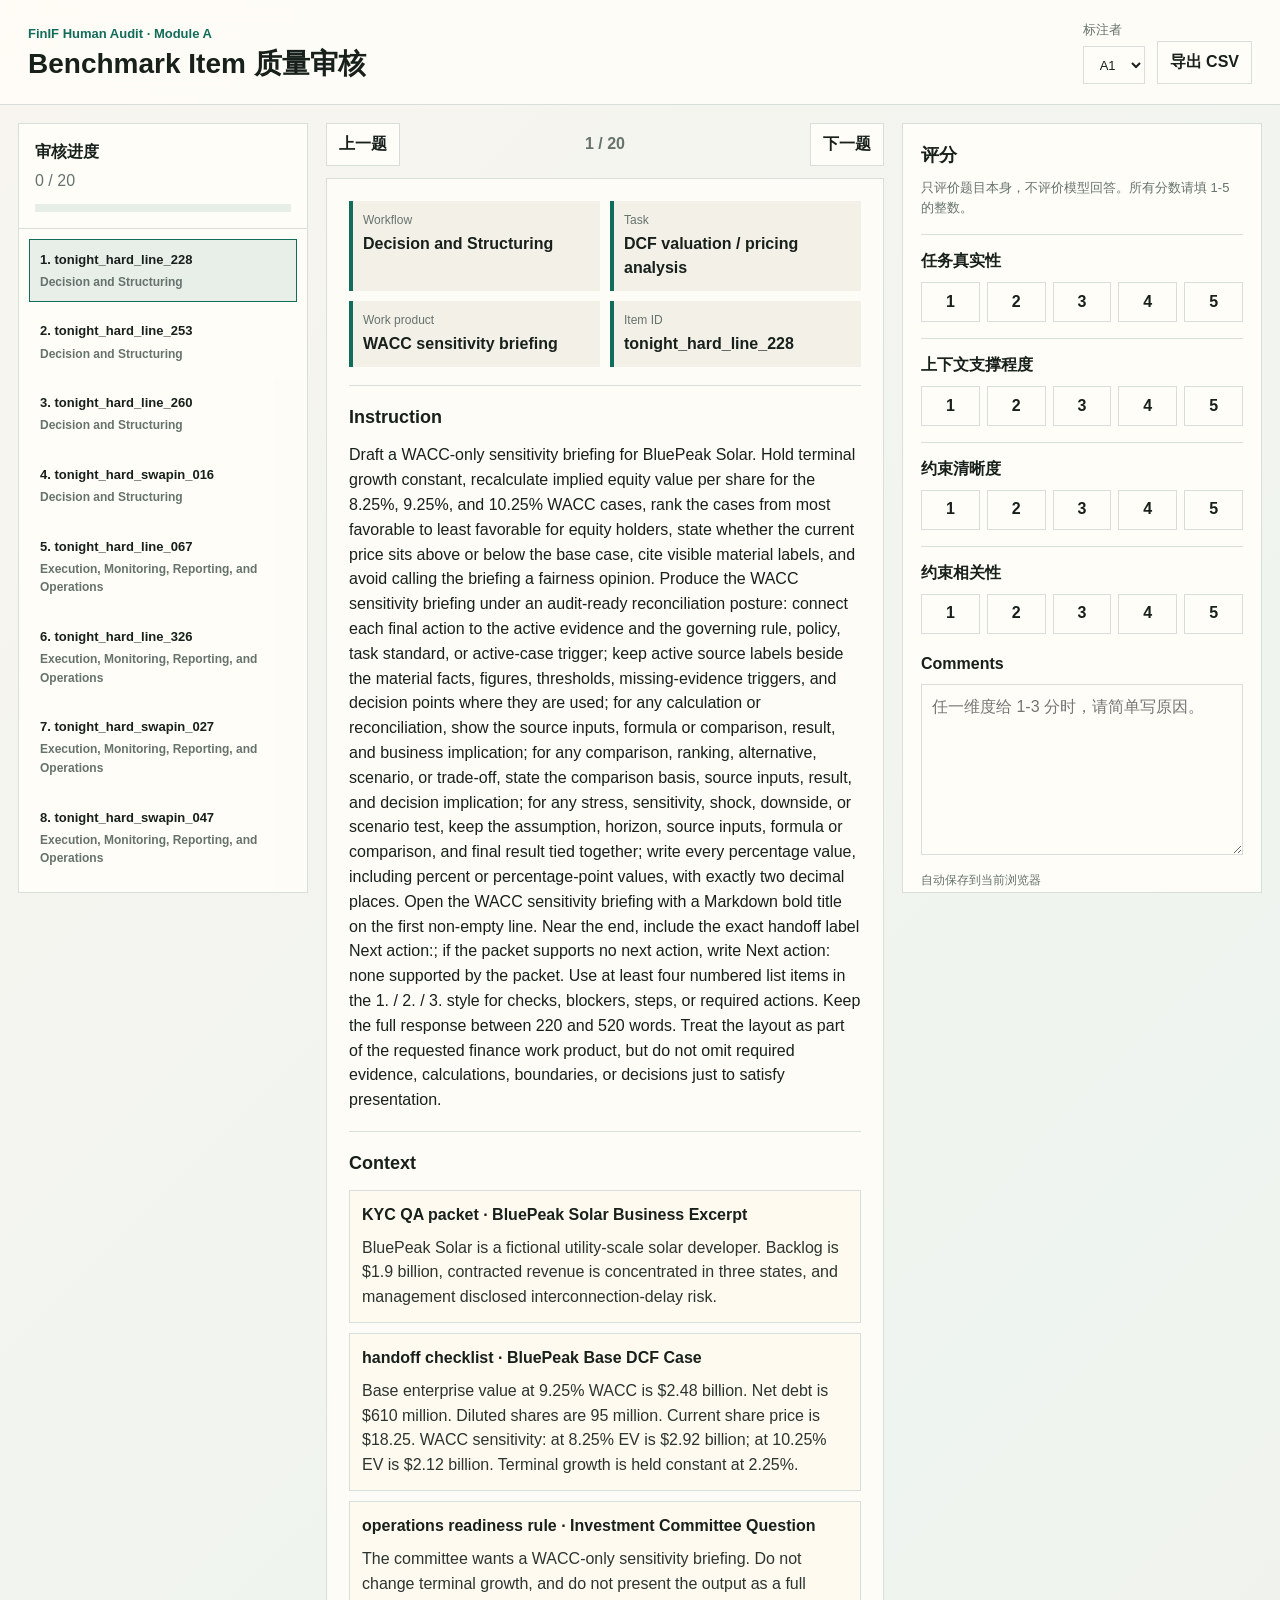
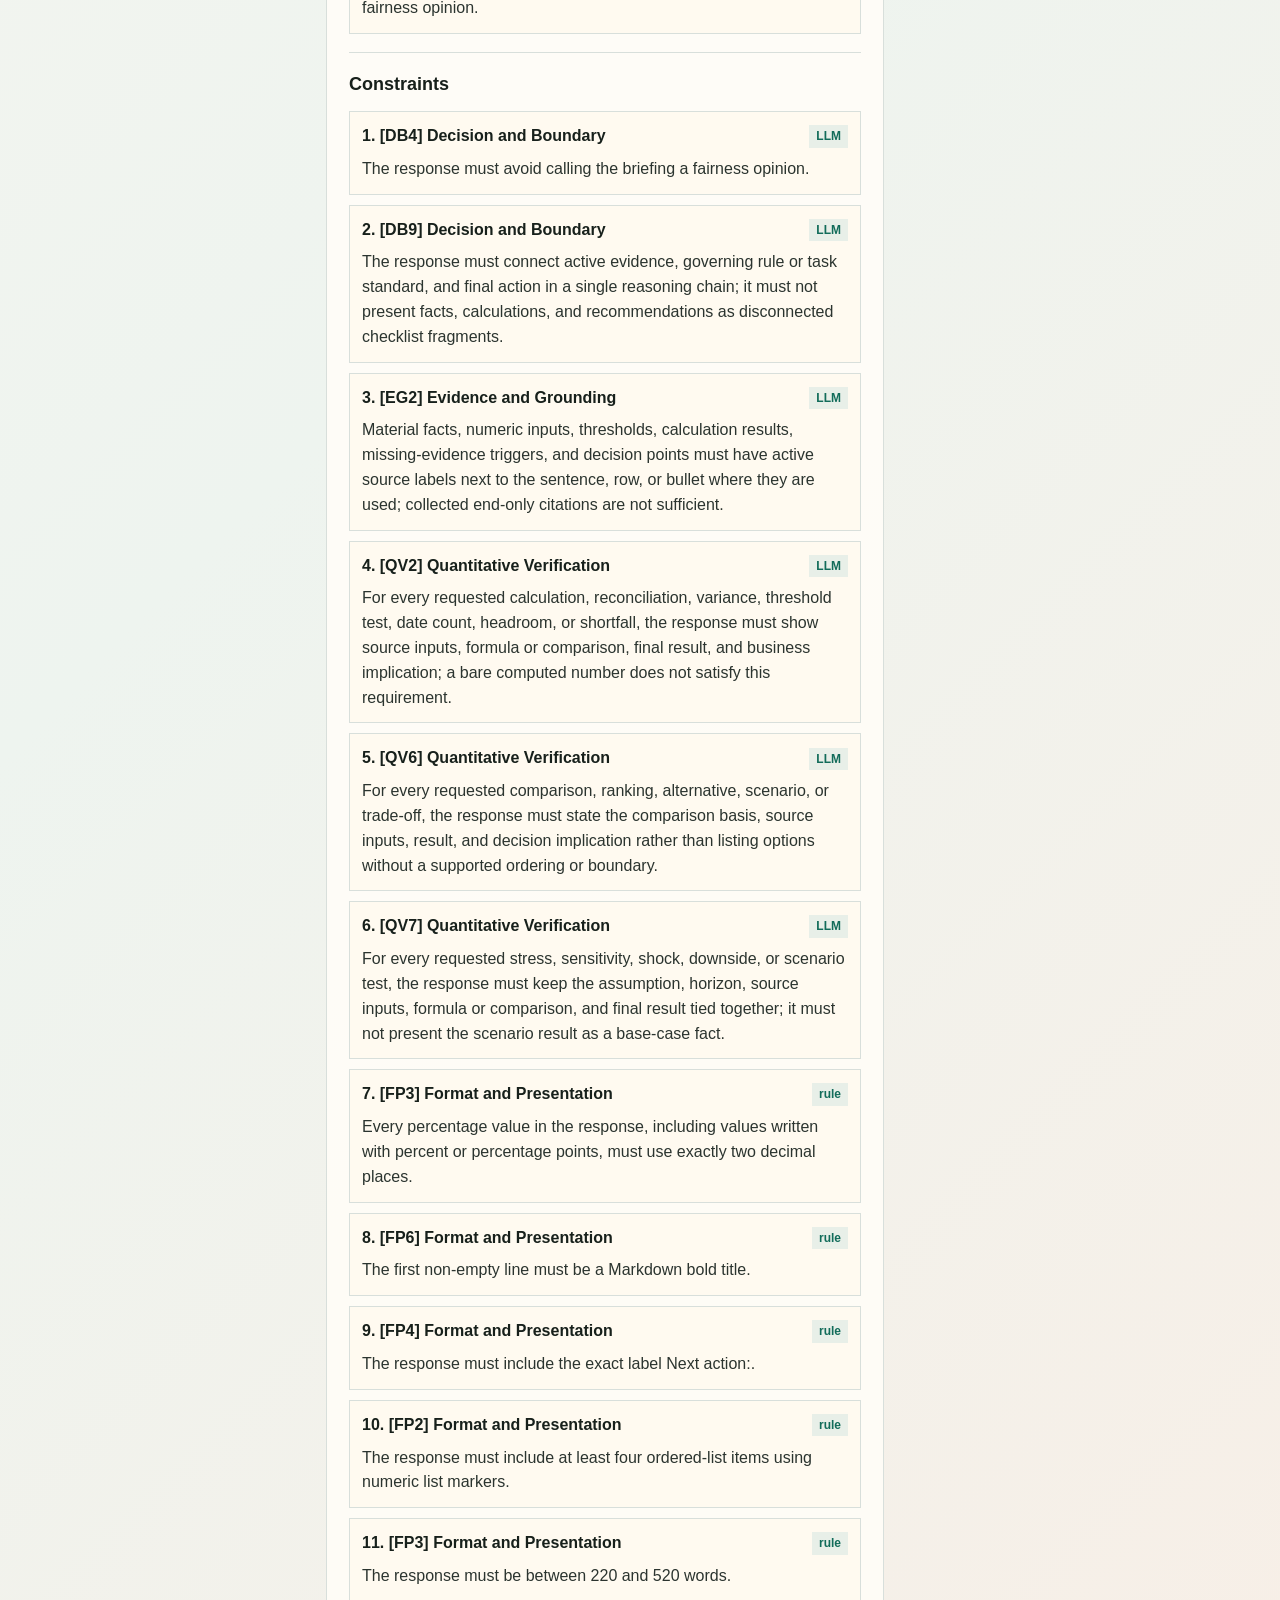
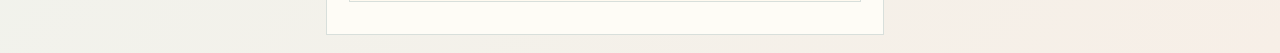
==== index.html @ 4791d5e7 "Add FinIF human audit site" ====
﻿<!doctype html>
<html lang="zh-CN">
<head>
  <meta charset="utf-8" />
  <meta name="viewport" content="width=device-width, initial-scale=1" />
  <title>FinIF 人工质量审核</title>
  <link rel="stylesheet" href="styles.css" />
</head>
<body>
  <header class="topbar">
    <div>
      <p class="eyebrow">FinIF Human Audit · Module A</p>
      <h1>Benchmark Item 质量审核</h1>
    </div>
    <div class="toolbar">
      <label class="annotator">
        标注者
        <select id="annotatorSelect">
          <option value="A1">A1</option>
          <option value="A2">A2</option>
          <option value="A3">A3</option>
        </select>
      </label>
      <button id="downloadBtn" type="button">导出 CSV</button>
    </div>
  </header>

  <main class="app-shell">
    <aside class="sidebar">
      <div class="progress-card">
        <div class="progress-title">审核进度</div>
        <div id="progressText" class="progress-text">0 / 20</div>
        <div class="progress-track"><div id="progressBar"></div></div>
      </div>
      <div id="itemList" class="item-list"></div>
    </aside>

    <section class="content">
      <nav class="item-nav">
        <button id="prevBtn" type="button">上一题</button>
        <span id="itemCounter"></span>
        <button id="nextBtn" type="button">下一题</button>
      </nav>

      <article class="item-panel">
        <div class="meta-grid" id="metaGrid"></div>

        <section class="block">
          <h2>Instruction</h2>
          <p id="instructionText" class="instruction"></p>
        </section>

        <section class="block">
          <h2>Context</h2>
          <div id="sourcesBox" class="sources"></div>
        </section>

        <section class="block">
          <h2>Constraints</h2>
          <div id="constraintsBox" class="constraints"></div>
        </section>
      </article>
    </section>

    <aside class="rating-panel">
      <h2>评分</h2>
      <p class="hint">只评价题目本身，不评价模型回答。所有分数请填 1-5 的整数。</p>
      <div id="ratingForm" class="rating-form"></div>
      <label class="comments-label" for="commentsInput">Comments</label>
      <textarea id="commentsInput" rows="6" placeholder="任一维度给 1-3 分时，请简单写原因。"></textarea>
      <div class="autosave">自动保存到当前浏览器</div>
    </aside>
  </main>

  <script src="items.js"></script>
  <script src="app.js"></script>
</body>
</html>
---- styles.css ----
﻿:root {
  --ink: #17201b;
  --muted: #66736d;
  --line: #d8dfdb;
  --paper: #f7f4ed;
  --panel: #fffdf8;
  --accent: #126c5a;
  --accent-2: #bd4f2e;
  --soft: #e8efe8;
  --mark: #f3d36a;
}
* { box-sizing: border-box; }
body {
  margin: 0;
  color: var(--ink);
  background: linear-gradient(135deg, #f8f5ef 0%, #eef4ef 52%, #f7efe7 100%);
  font-family: "Microsoft YaHei", "Noto Sans SC", "PingFang SC", sans-serif;
  line-height: 1.55;
}
.topbar {
  min-height: 92px;
  padding: 20px 28px;
  display: flex;
  align-items: center;
  justify-content: space-between;
  gap: 24px;
  border-bottom: 1px solid var(--line);
  background: rgba(255, 253, 248, 0.88);
  backdrop-filter: blur(16px);
  position: sticky;
  top: 0;
  z-index: 10;
}
.eyebrow { margin: 0 0 4px; color: var(--accent); font-size: 13px; font-weight: 700; letter-spacing: 0; }
h1 { margin: 0; font-size: 28px; line-height: 1.15; }
.toolbar { display: flex; align-items: end; gap: 12px; }
.annotator { color: var(--muted); font-size: 13px; display: grid; gap: 6px; }
select, button, textarea, input { font: inherit; }
select, button {
  border: 1px solid var(--line);
  background: var(--panel);
  color: var(--ink);
  min-height: 38px;
  padding: 8px 12px;
}
button { cursor: pointer; font-weight: 700; }
button:hover { border-color: var(--accent); color: var(--accent); }
.app-shell {
  display: grid;
  grid-template-columns: 290px minmax(0, 1fr) 360px;
  gap: 18px;
  padding: 18px;
  min-height: calc(100vh - 92px);
}
.sidebar, .rating-panel, .item-panel {
  background: rgba(255, 253, 248, 0.92);
  border: 1px solid var(--line);
}
.sidebar, .rating-panel { position: sticky; top: 111px; height: calc(100vh - 130px); overflow: auto; }
.progress-card { padding: 16px; border-bottom: 1px solid var(--line); }
.progress-title { font-weight: 800; }
.progress-text { margin: 4px 0 10px; color: var(--muted); }
.progress-track { height: 8px; background: var(--soft); overflow: hidden; }
#progressBar { height: 100%; width: 0%; background: var(--accent); transition: width .2s ease; }
.item-list { display: grid; padding: 10px; gap: 8px; }
.item-chip {
  text-align: left;
  background: transparent;
  border: 1px solid transparent;
  padding: 10px;
  display: grid;
  gap: 3px;
}
.item-chip.active { background: var(--soft); border-color: var(--accent); }
.item-chip.complete .chip-no::after { content: " · 已填"; color: var(--accent); }
.chip-no { font-size: 13px; font-weight: 800; }
.chip-title { color: var(--muted); font-size: 12px; }
.content { min-width: 0; }
.item-nav { display: flex; justify-content: space-between; align-items: center; margin-bottom: 12px; }
#itemCounter { color: var(--muted); font-weight: 700; }
.item-panel { padding: 22px; }
.meta-grid { display: grid; grid-template-columns: repeat(2, minmax(0, 1fr)); gap: 10px; margin-bottom: 18px; }
.meta { background: #f3f0e8; border-left: 4px solid var(--accent); padding: 10px; }
.meta span { display: block; color: var(--muted); font-size: 12px; }
.meta strong { display: block; margin-top: 2px; }
.block { border-top: 1px solid var(--line); padding-top: 18px; margin-top: 18px; }
h2 { margin: 0 0 12px; font-size: 18px; }
.instruction { white-space: pre-wrap; margin: 0; }
.source, .constraint {
  border: 1px solid var(--line);
  background: #fffaf0;
  padding: 12px;
  margin-bottom: 10px;
}
.source-head, .constraint-head { display: flex; align-items: center; justify-content: space-between; gap: 10px; margin-bottom: 8px; font-weight: 800; }
.badge { background: var(--soft); color: var(--accent); padding: 2px 7px; font-size: 12px; white-space: nowrap; }
.source p, .constraint p { margin: 0; color: #2b342f; }
.rating-panel { padding: 18px; }
.rating-panel .hint { margin-top: -4px; color: var(--muted); font-size: 13px; }
.rating-form { display: grid; gap: 16px; margin-top: 16px; }
.rating-row { border-top: 1px solid var(--line); padding-top: 14px; }
.rating-row label { display: block; font-weight: 800; margin-bottom: 8px; }
.score-buttons { display: grid; grid-template-columns: repeat(5, 1fr); gap: 7px; }
.score-buttons button { min-height: 40px; padding: 0; }
.score-buttons button.selected { background: var(--accent); color: white; border-color: var(--accent); }
.comments-label { display: block; margin: 18px 0 8px; font-weight: 800; }
textarea { width: 100%; resize: vertical; border: 1px solid var(--line); background: var(--panel); padding: 10px; }
.autosave { color: var(--muted); font-size: 12px; margin-top: 8px; }
@media (max-width: 1080px) {
  .app-shell { grid-template-columns: 240px minmax(0, 1fr); }
  .rating-panel { grid-column: 1 / -1; position: static; height: auto; }
}
@media (max-width: 760px) {
  .topbar { position: static; align-items: stretch; flex-direction: column; }
  .toolbar { align-items: stretch; }
  .app-shell { grid-template-columns: 1fr; padding: 12px; }
  .sidebar { position: static; height: auto; }
  .meta-grid { grid-template-columns: 1fr; }
  .item-panel { padding: 16px; }
}
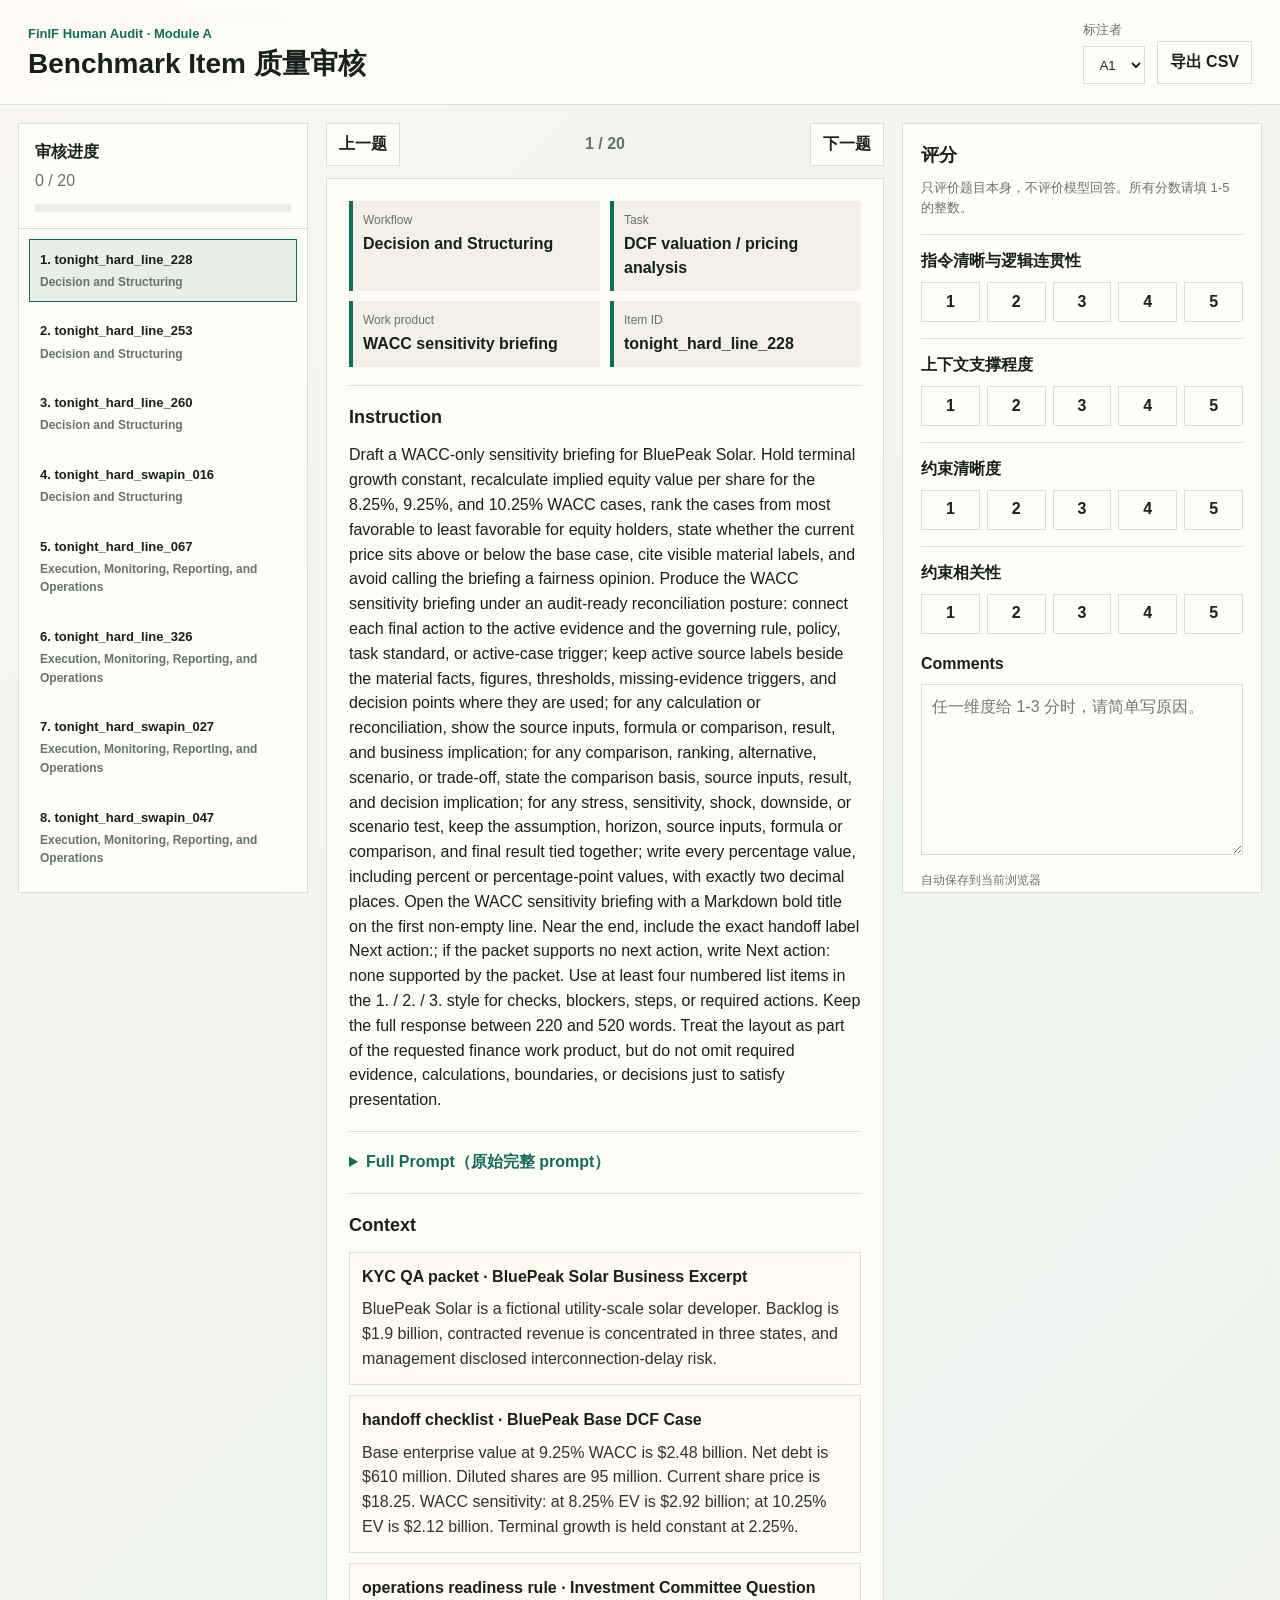
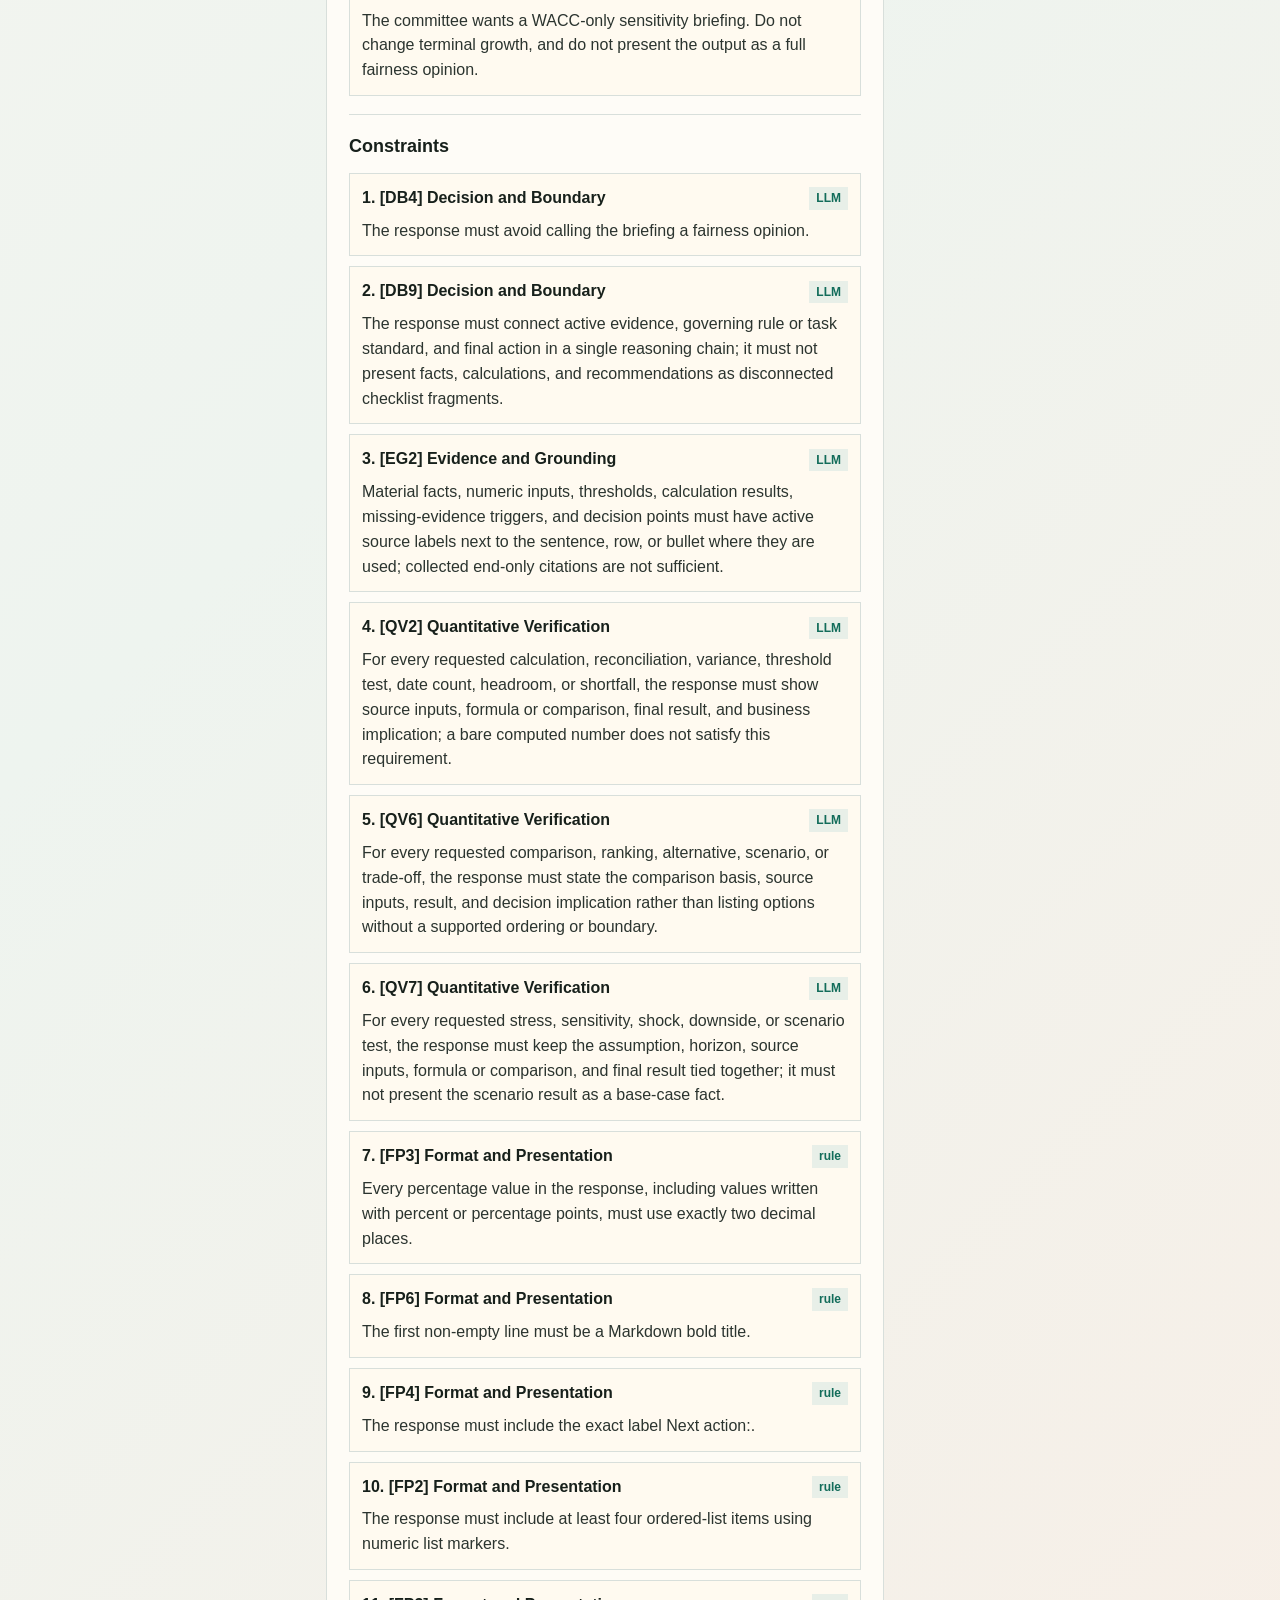
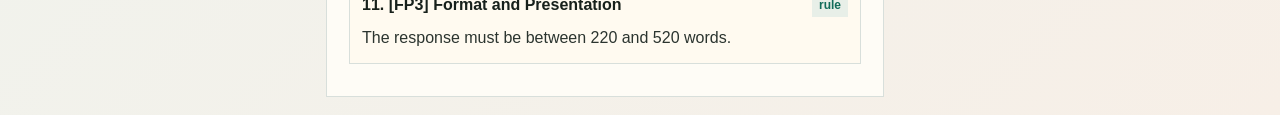
==== commit 147ef787: "Add full prompt viewer" ====
--- a/index.html
+++ b/index.html
@@ -51,6 +51,13 @@
         </section>
 
         <section class="block">
+          <details class="full-prompt-details">
+            <summary>Full Prompt（原始完整 prompt）</summary>
+            <pre id="fullPromptText" class="full-prompt"></pre>
+          </details>
+        </section>
+
+        <section class="block">
           <h2>Context</h2>
           <div id="sourcesBox" class="sources"></div>
         </section>
@@ -76,3 +83,4 @@
   <script src="app.js"></script>
 </body>
 </html>
+
--- a/styles.css
+++ b/styles.css
@@ -118,3 +118,19 @@
   .meta-grid { grid-template-columns: 1fr; }
   .item-panel { padding: 16px; }
 }
+.full-prompt-details summary {
+  cursor: pointer;
+  font-weight: 800;
+  color: var(--accent);
+}
+.full-prompt {
+  margin: 12px 0 0;
+  max-height: 420px;
+  overflow: auto;
+  white-space: pre-wrap;
+  word-break: break-word;
+  border: 1px solid var(--line);
+  background: #fbf7ee;
+  padding: 12px;
+  font: 13px/1.55 Consolas, "Microsoft YaHei", monospace;
+}
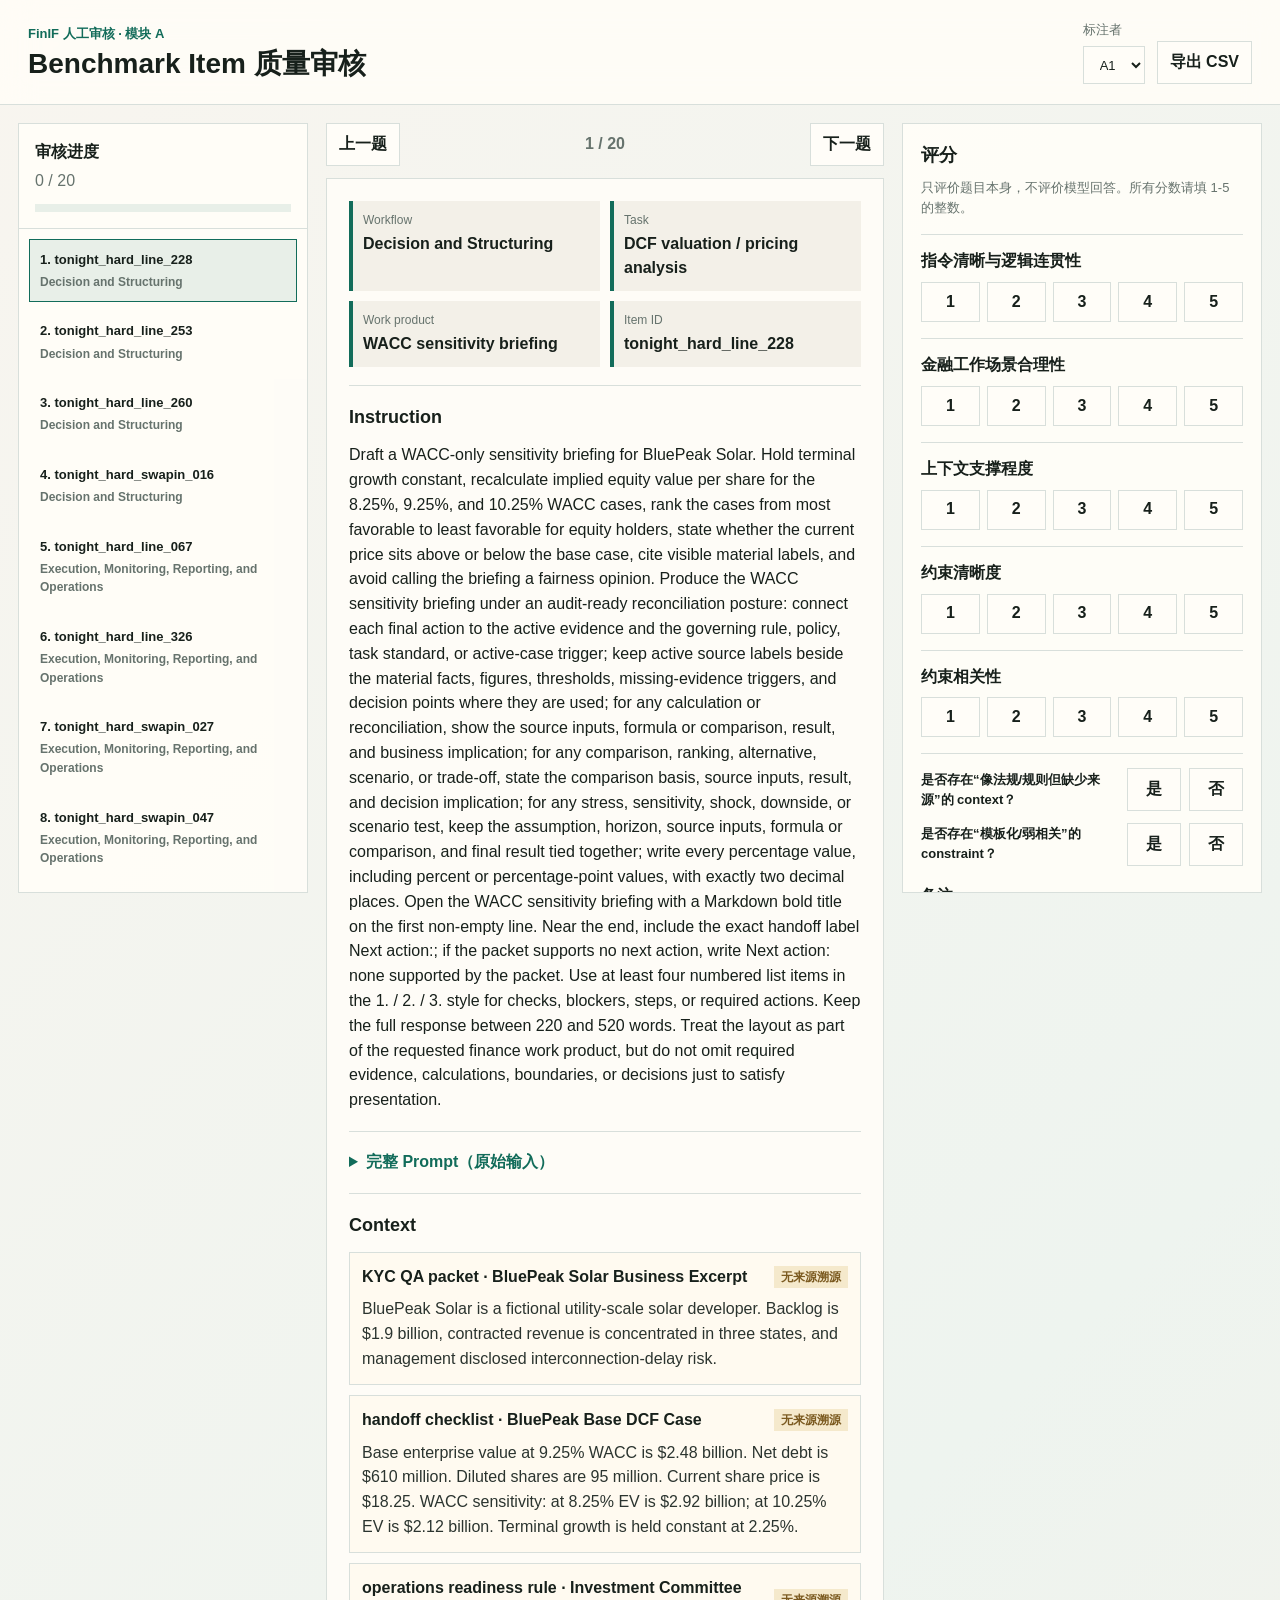
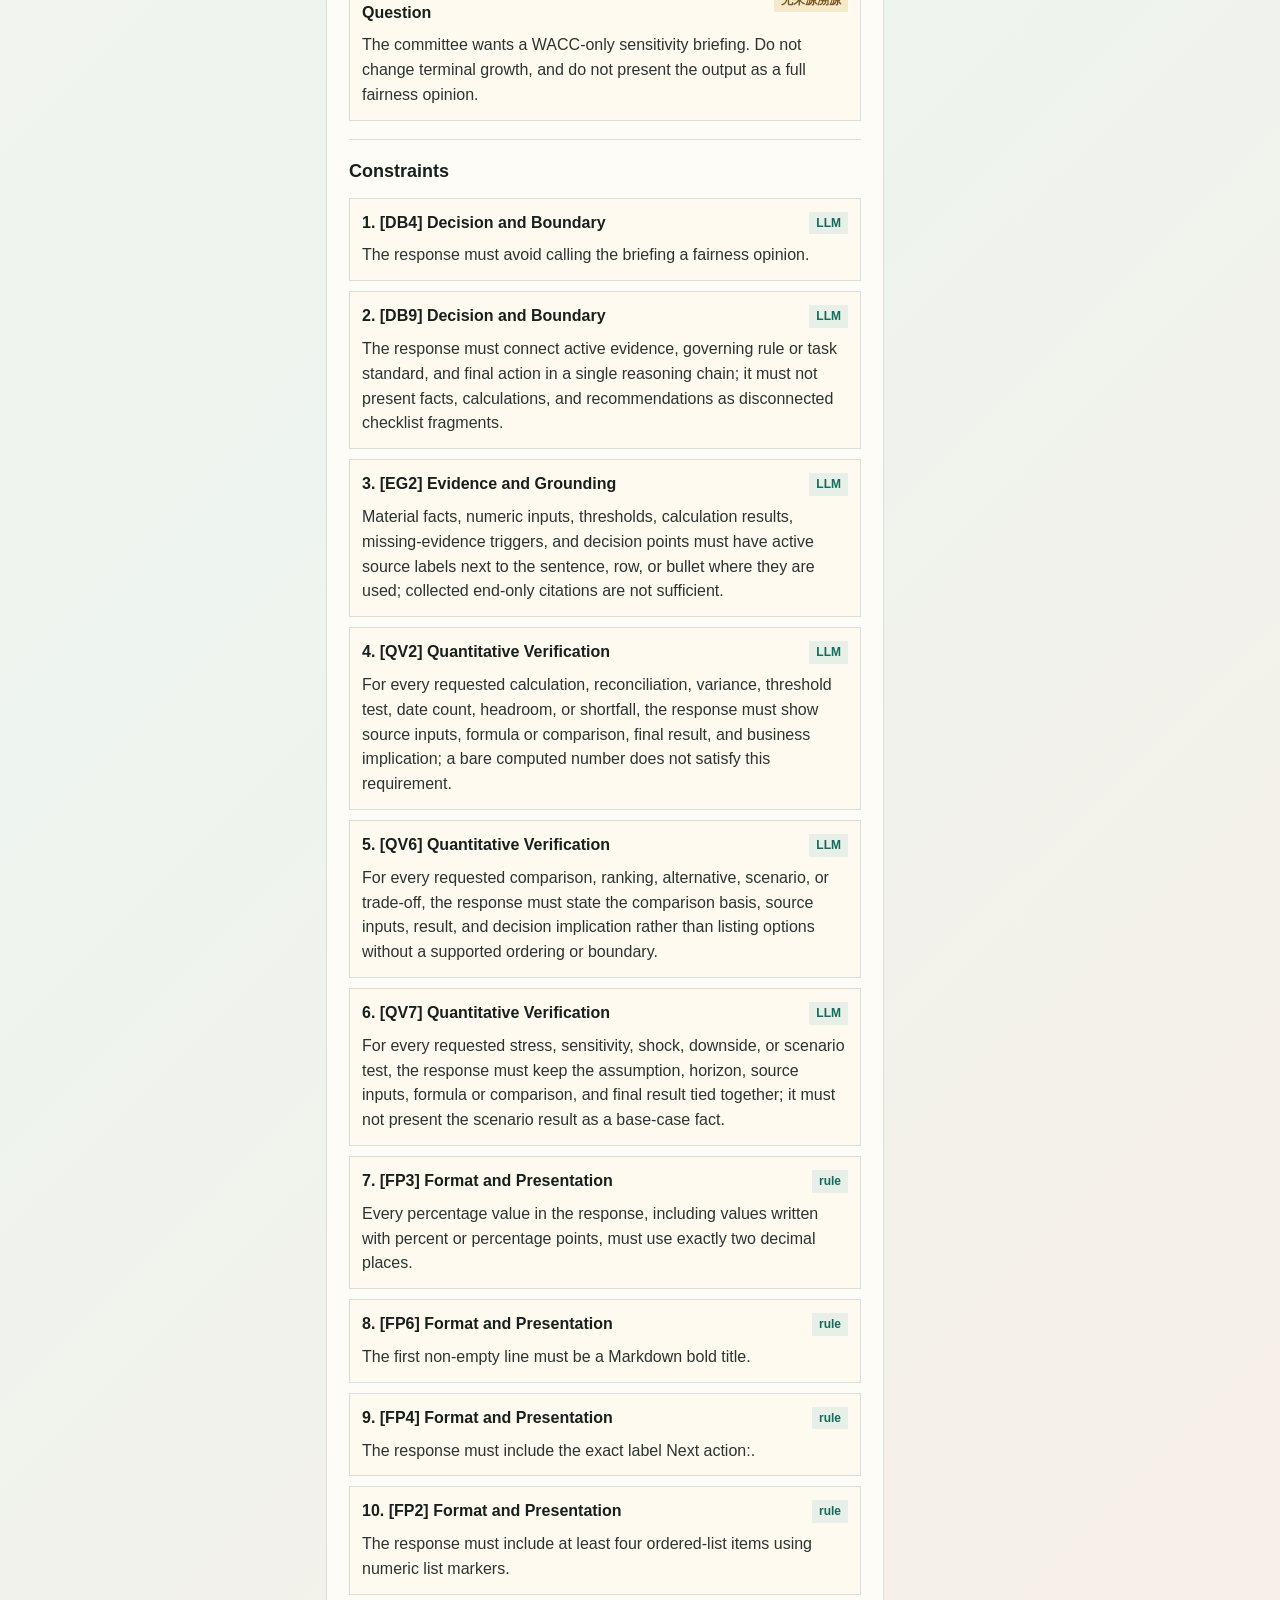
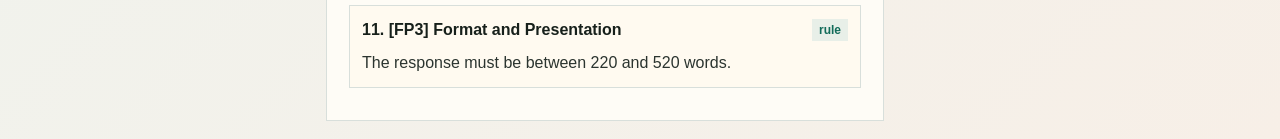
==== commit f57668b8: "Localize audit form and add quality flags" ====
--- a/index.html
+++ b/index.html
@@ -9,7 +9,7 @@
 <body>
   <header class="topbar">
     <div>
-      <p class="eyebrow">FinIF Human Audit · Module A</p>
+      <p class="eyebrow">FinIF 人工审核 · 模块 A</p>
       <h1>Benchmark Item 质量审核</h1>
     </div>
     <div class="toolbar">
@@ -52,7 +52,7 @@
 
         <section class="block">
           <details class="full-prompt-details">
-            <summary>Full Prompt（原始完整 prompt）</summary>
+            <summary>完整 Prompt（原始输入）</summary>
             <pre id="fullPromptText" class="full-prompt"></pre>
           </details>
         </section>
@@ -73,7 +73,7 @@
       <h2>评分</h2>
       <p class="hint">只评价题目本身，不评价模型回答。所有分数请填 1-5 的整数。</p>
       <div id="ratingForm" class="rating-form"></div>
-      <label class="comments-label" for="commentsInput">Comments</label>
+      <label class="comments-label" for="commentsInput">备注</label>
       <textarea id="commentsInput" rows="6" placeholder="任一维度给 1-3 分时，请简单写原因。"></textarea>
       <div class="autosave">自动保存到当前浏览器</div>
     </aside>
@@ -84,3 +84,4 @@
 </body>
 </html>
 
+
--- a/styles.css
+++ b/styles.css
@@ -134,3 +134,28 @@
   padding: 12px;
   font: 13px/1.55 Consolas, "Microsoft YaHei", monospace;
 }
+.flag-group {
+  border-top: 1px solid var(--line);
+  padding-top: 14px;
+  display: grid;
+  gap: 12px;
+}
+.flag-row {
+  display: grid;
+  grid-template-columns: 1fr 54px 54px;
+  align-items: center;
+  gap: 8px;
+}
+.flag-label {
+  font-weight: 800;
+  font-size: 13px;
+}
+.flag-row button.selected {
+  background: var(--accent);
+  color: white;
+  border-color: var(--accent);
+}
+.muted-badge {
+  color: #7b5a20;
+  background: #f5e9cc;
+}
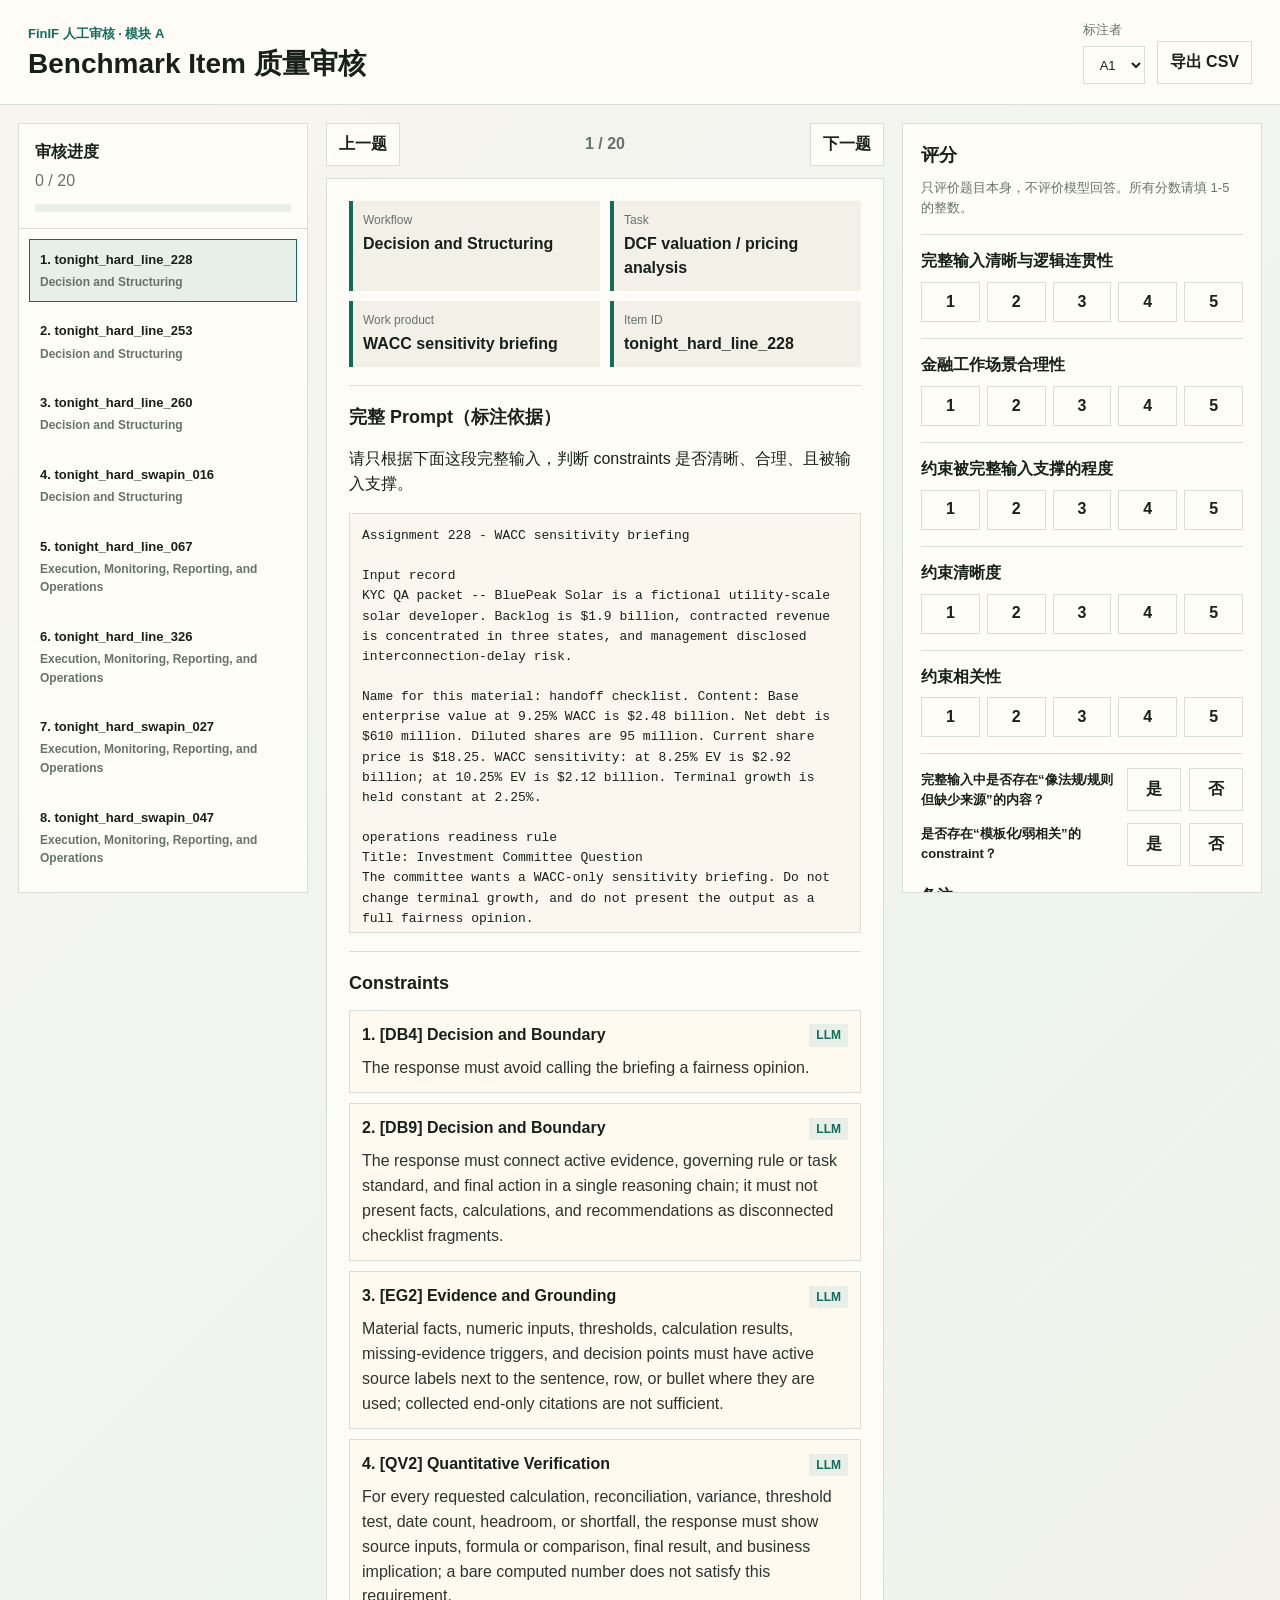
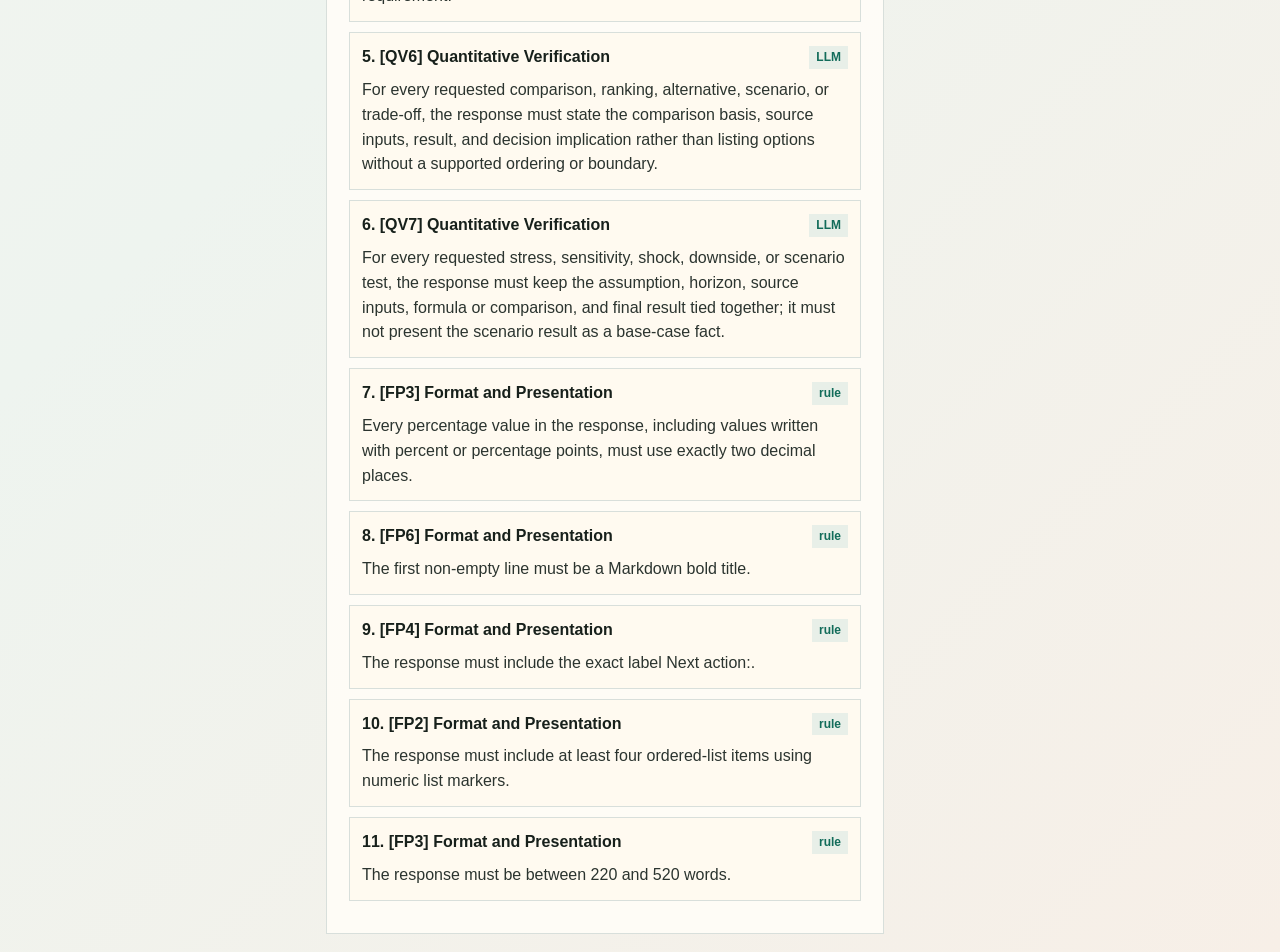
==== commit 26779307: "Simplify audit view to prompt and constraints" ====
--- a/index.html
+++ b/index.html
@@ -46,20 +46,9 @@
         <div class="meta-grid" id="metaGrid"></div>
 
         <section class="block">
-          <h2>Instruction</h2>
-          <p id="instructionText" class="instruction"></p>
-        </section>
-
-        <section class="block">
-          <details class="full-prompt-details">
-            <summary>完整 Prompt（原始输入）</summary>
-            <pre id="fullPromptText" class="full-prompt"></pre>
-          </details>
-        </section>
-
-        <section class="block">
-          <h2>Context</h2>
-          <div id="sourcesBox" class="sources"></div>
+          <h2>完整 Prompt（标注依据）</h2>
+          <p class="hint">请只根据下面这段完整输入，判断 constraints 是否清晰、合理、且被输入支撑。</p>
+          <pre id="fullPromptText" class="full-prompt"></pre>
         </section>
 
         <section class="block">
